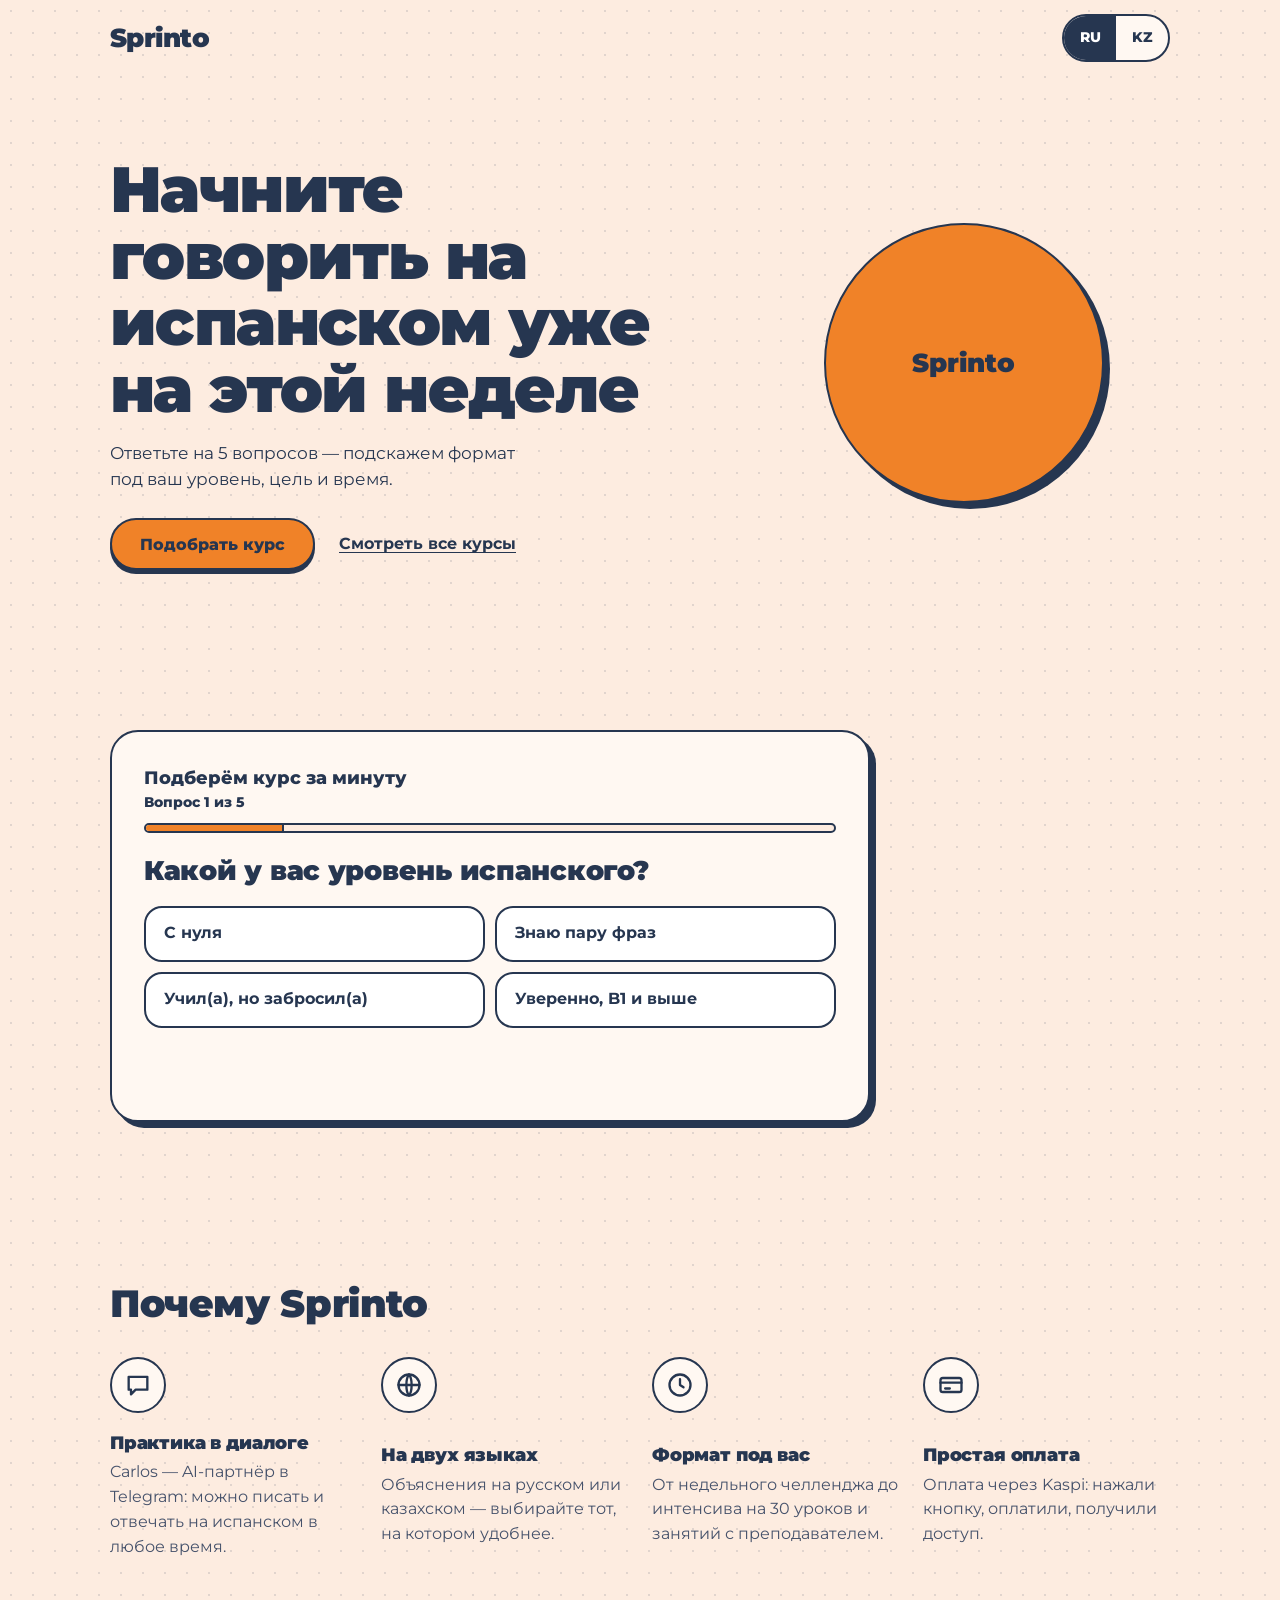
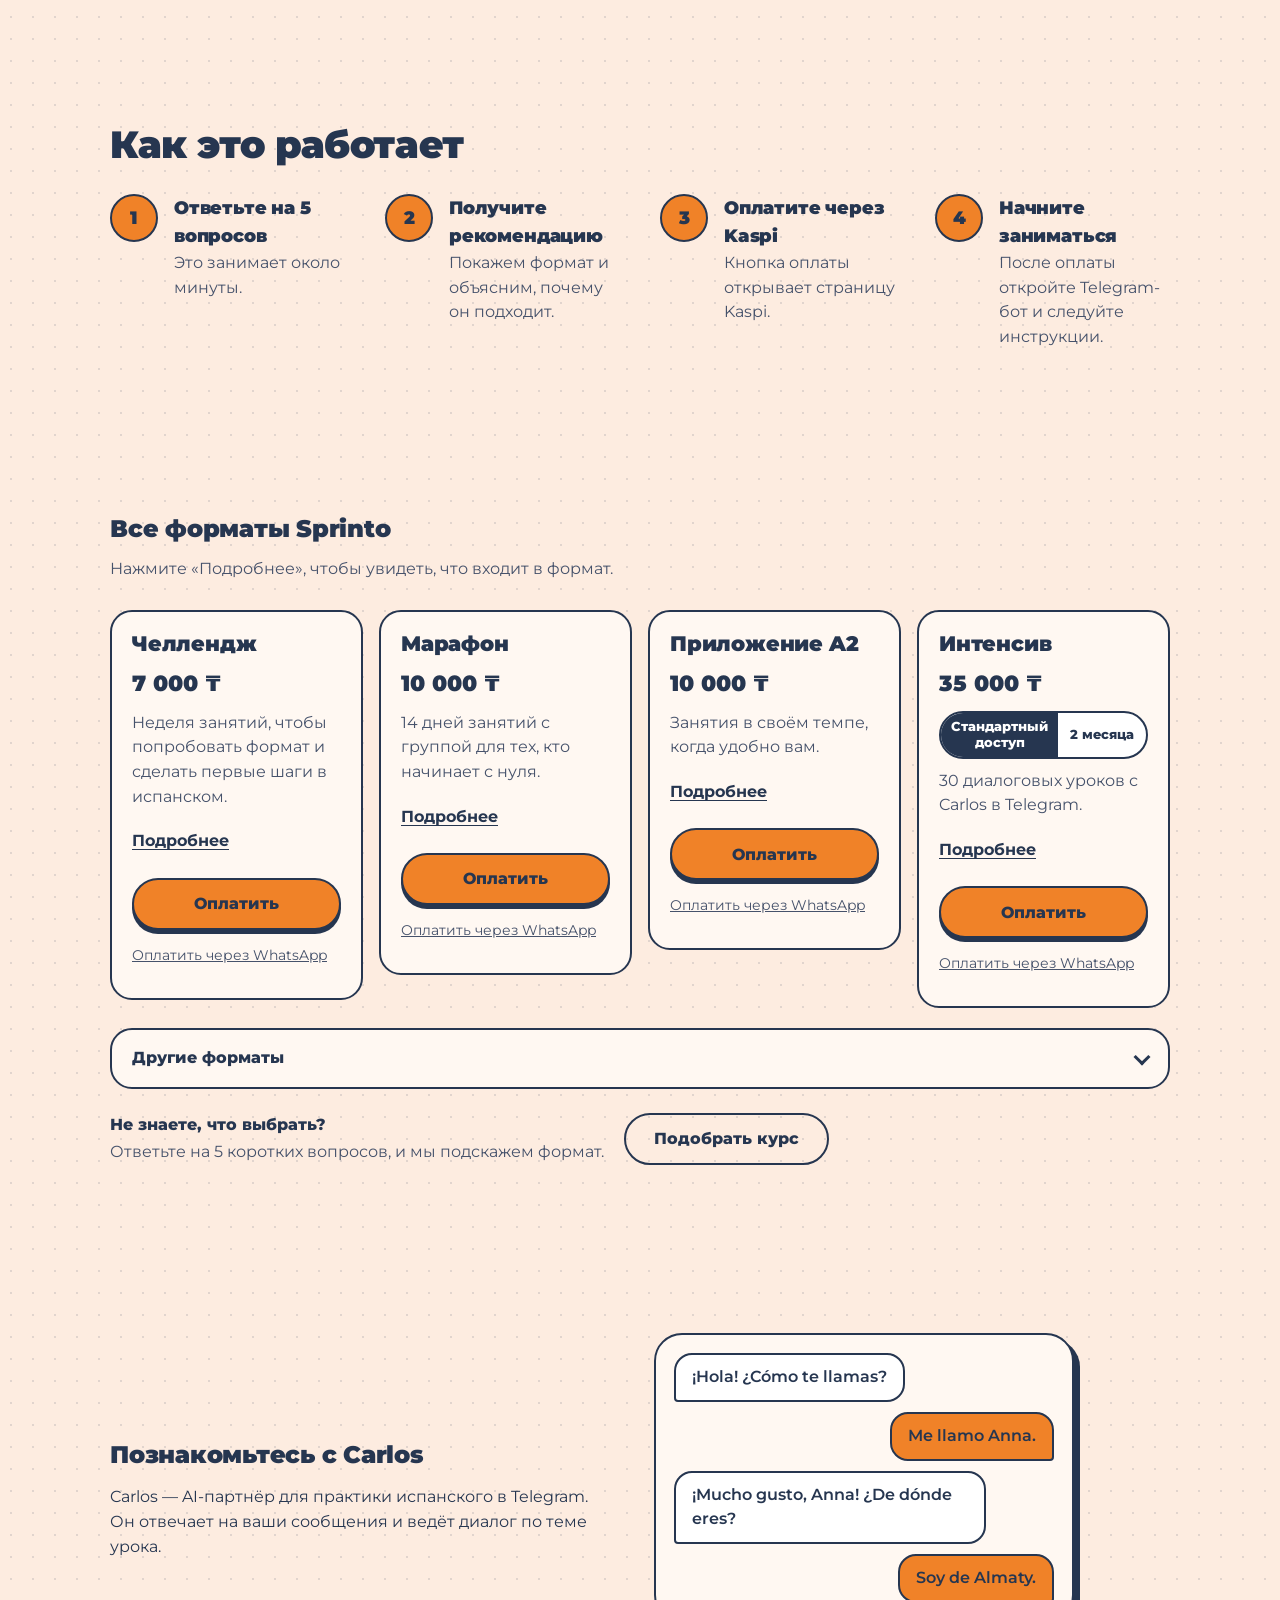
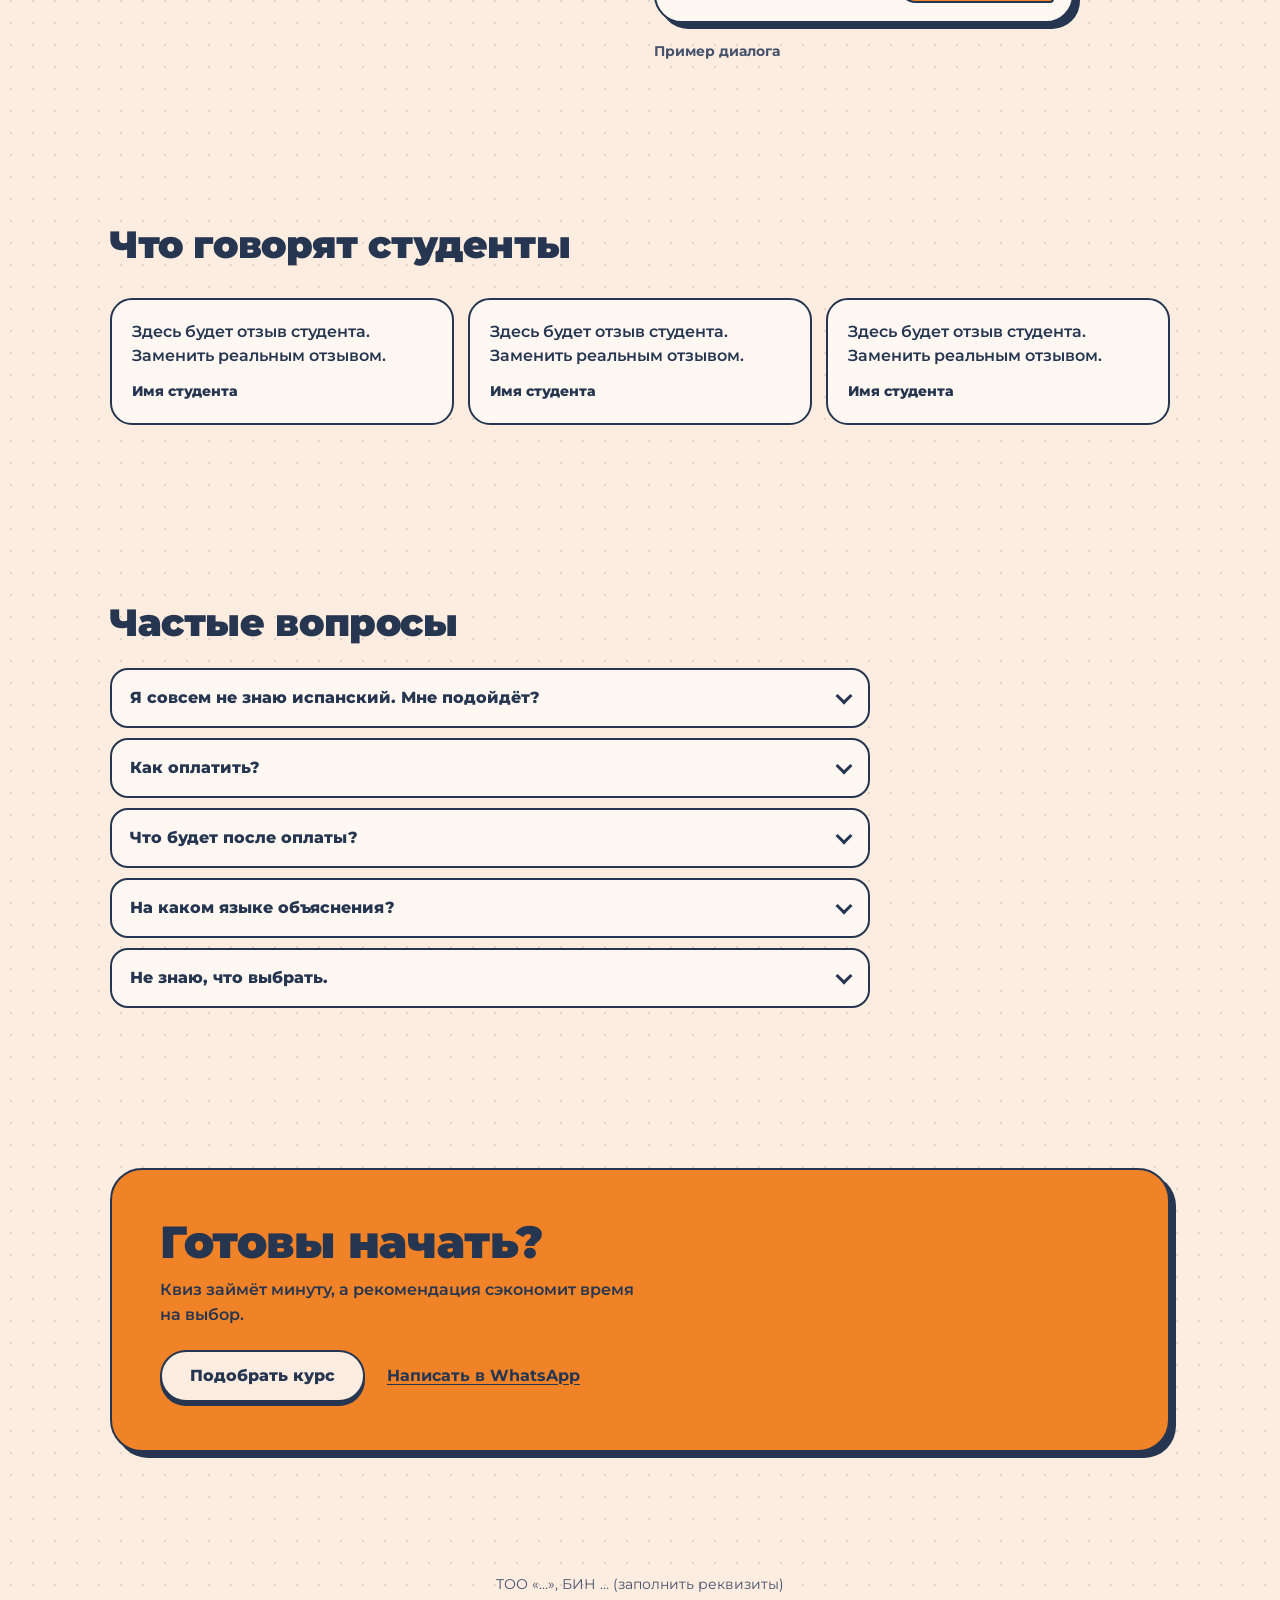
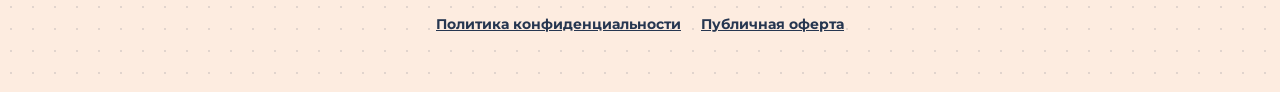
==== index.html @ 30920c66 "Add files via upload" ====
<!DOCTYPE html>
<html lang="ru">
<head>
  <meta charset="utf-8">
  <meta name="viewport" content="width=device-width, initial-scale=1, viewport-fit=cover">
  <title>Sprinto — испанский язык: подберите курс за минуту</title>
  <meta name="description" content="Ответьте на 5 вопросов и узнайте, какой формат изучения испанского подойдёт именно вам.">
  <meta name="theme-color" content="#FDECE0">

  <!-- Верификация домена в Meta Business Manager: вставить сюда мета-тег, который выдаст Meta -->
  <!-- <meta name="facebook-domain-verification" content="..."> -->

  <!-- Open Graph: положить картинку 1200×630 в assets/og.jpg -->
  <meta property="og:type" content="website">
  <meta property="og:title" content="Sprinto — испанский язык: подберите курс за минуту">
  <meta property="og:description" content="Ответьте на 5 вопросов и узнайте, какой формат изучения испанского подойдёт именно вам.">
  <meta property="og:image" content="https://start.sprinto.kz/assets/og.jpg">
  <meta property="og:image:width" content="1200">
  <meta property="og:image:height" content="630">
  <meta property="og:url" content="https://start.sprinto.kz/">
  <meta name="twitter:card" content="summary_large_image">

  <!-- Favicon: заменить на маскота (assets/favicon.png) -->
  <link rel="icon" href="data:image/svg+xml,%3Csvg xmlns='http://www.w3.org/2000/svg' viewBox='0 0 64 64'%3E%3Ccircle cx='32' cy='32' r='30' fill='%23F08228' stroke='%23263650' stroke-width='4'/%3E%3Ctext x='32' y='43' font-family='Arial' font-weight='900' font-size='34' text-anchor='middle' fill='%23263650'%3ES%3C/text%3E%3C/svg%3E">

  <link rel="preconnect" href="https://fonts.googleapis.com">
  <link rel="preconnect" href="https://fonts.gstatic.com" crossorigin>
  <link href="https://fonts.googleapis.com/css2?family=Montserrat:wght@400;600;800;900&display=swap" rel="stylesheet">
  <link rel="stylesheet" href="styles.css">

  <!-- Конфиг и аналитика: в <head>, чтобы PageView ушёл сразу -->
  <script src="config.js"></script>
  <script src="analytics.js"></script>
</head>
<body>
  <a class="skip" href="#main" id="skip-link">К содержимому</a>

  <header class="topbar">
    <div class="wrap topbar-inner">
      <a class="logo" href="./" aria-label="Sprinto">Sprinto</a>
      <div class="lang" role="group" aria-label="Язык сайта" id="lang-switch">
        <button type="button" data-action="lang" data-lang="ru" aria-pressed="true">RU</button>
        <button type="button" data-action="lang" data-lang="kz" aria-pressed="false">KZ</button>
      </div>
    </div>
  </header>

  <main id="main">
    <section class="section hero" id="hero"></section>
    <section class="section" id="quiz" aria-labelledby="quiz-title"></section>
    <section class="section" id="why"></section>
    <section class="section" id="how"></section>
    <section class="section" id="lineup"></section>
    <section class="section" id="demo"></section>
    <section class="section" id="reviews"></section>
    <section class="section" id="faq"></section>
    <section class="section final" id="final"></section>
  </main>

  <footer class="footer" id="footer"></footer>

  <div class="sticky-cta" id="sticky" hidden>
    <button type="button" class="btn btn-primary" data-action="goquiz" id="sticky-btn">Подобрать курс</button>
  </div>

  <noscript><p style="padding:24px;text-align:center">Для работы страницы нужен JavaScript.</p></noscript>
  <script src="quiz-logic.js"></script>
  <script src="app.js"></script>
</body>
</html>
---- styles.css ----
/* ============================================================
   Sprinto landing — стили
   Бренд: фон #FDECE0 с точками, акцент #F08228, текст #263650,
   Montserrat (заголовки 900), кнопки-таблетки от 48 px.
   Контраст: #263650 на #F08228 = 4.6:1, на #FDECE0 = 10.6:1.
   ============================================================ */
:root {
  --bg: #FDECE0;
  --accent: #F08228;
  --ink: #263650;
  --ink-soft: #46526b;
  --card: #FFF8F2;
  --line: 2px solid var(--ink);
  --radius: 22px;
  --font: "Montserrat", system-ui, -apple-system, "Segoe UI", Roboto, Arial, sans-serif;
}

*, *::before, *::after { box-sizing: border-box; }
html { -webkit-text-size-adjust: 100%; scroll-behavior: smooth; }
body {
  margin: 0;
  font-family: var(--font);
  font-size: 16px;
  line-height: 1.55;
  color: var(--ink);
  background-color: var(--bg);
  background-image: radial-gradient(rgba(38, 54, 80, .13) 1.3px, transparent 1.4px);
  background-size: 22px 22px;
  padding-bottom: env(safe-area-inset-bottom, 0px);
}
body.has-sticky { padding-bottom: calc(88px + env(safe-area-inset-bottom, 0px)); }

img, svg, video { max-width: 100%; display: block; }
h1, h2, h3 { margin: 0; font-weight: 900; letter-spacing: -0.01em; }
p { margin: 0; }
a { color: var(--ink); }

:focus-visible { outline: 3px solid var(--ink); outline-offset: 3px; border-radius: 6px; }

.wrap { width: 100%; max-width: 1100px; margin: 0 auto; padding: 0 20px; }

.skip {
  position: absolute; left: 12px; top: -60px; z-index: 50;
  background: var(--ink); color: #fff; padding: 12px 18px; border-radius: 999px; font-weight: 800;
}
.skip:focus { top: 12px; }

/* ---------- Шапка ---------- */
.topbar { padding: calc(14px + env(safe-area-inset-top, 0px)) 0 14px; }
.topbar-inner { display: flex; align-items: center; justify-content: space-between; gap: 16px; }
.logo { font-weight: 900; font-size: 26px; text-decoration: none; letter-spacing: -0.02em; }

.lang { display: inline-flex; border: var(--line); border-radius: 999px; overflow: hidden; background: var(--card); }
.lang button {
  font: inherit; font-weight: 800; font-size: 14px; color: var(--ink);
  background: transparent; border: 0; min-width: 52px; min-height: 44px; padding: 0 14px; cursor: pointer;
}
.lang button[aria-pressed="true"] { background: var(--ink); color: #fff; }

/* ---------- Секции ---------- */
.section { padding: 56px 0; }
.section > .wrap > h2, .section-title { font-size: clamp(1.6rem, 4.6vw, 2.4rem); line-height: 1.12; max-width: 22ch; }
.section-sub { margin-top: 10px; color: var(--ink-soft); max-width: 56ch; }
.section-head { margin-bottom: 28px; }

/* ---------- Кнопки ---------- */
.btn {
  display: inline-flex; align-items: center; justify-content: center; text-align: center;
  min-height: 52px; padding: 12px 28px; border-radius: 999px;
  font: inherit; font-weight: 800; font-size: 16px; line-height: 1.2; text-decoration: none; cursor: pointer;
  border: var(--line); color: var(--ink);
  transition: transform .12s ease, box-shadow .12s ease;
}
.btn-primary { background: var(--accent); box-shadow: 0 4px 0 var(--ink); }
.btn-primary:hover { transform: translateY(-1px); box-shadow: 0 5px 0 var(--ink); }
.btn-primary:active { transform: translateY(3px); box-shadow: 0 1px 0 var(--ink); }
.btn-ghost { background: transparent; }
.btn-ghost:hover { background: var(--card); }
.btn-block { width: 100%; }

.text-link {
  font: inherit; font-weight: 700; color: var(--ink); background: none; border: 0; padding: 0;
  text-decoration: underline; text-underline-offset: 3px; cursor: pointer;
  display: inline-flex; align-items: center; min-height: 44px;
}
.wa-pay { display: inline-flex; align-items: center; min-height: 44px; font-size: 14px; color: var(--ink-soft); }

/* ---------- Первый экран ---------- */
.hero { padding-top: 24px; }
.hero-inner { display: grid; gap: 28px; align-items: center; }
.hero h1 { font-size: clamp(2.1rem, 8.4vw, 4rem); line-height: 1.04; letter-spacing: -0.025em; max-width: 14ch; }
.hero-sub { margin-top: 18px; font-size: 1.05rem; max-width: 40ch; }
.hero-actions { margin-top: 26px; display: flex; flex-wrap: wrap; align-items: center; gap: 12px 24px; }
.hero-art { display: flex; justify-content: center; }
.mascot, .mascot-ph {
  width: min(280px, 52vw); aspect-ratio: 1 / 1; object-fit: contain;
}
.mascot-ph {
  display: grid; place-items: center; text-align: center;
  background: var(--accent); border: var(--line); border-radius: 50%;
  font-weight: 900; font-size: 1.6rem; box-shadow: 6px 6px 0 var(--ink);
}

/* ---------- Квиз ---------- */
.quiz-card {
  background: var(--card); border: var(--line); border-radius: 28px;
  padding: 24px 20px; max-width: 760px; box-shadow: 6px 6px 0 var(--ink);
}
.quiz-card h2 { font-size: 1.1rem; font-weight: 800; letter-spacing: 0; max-width: none; }
.quiz-meta { display: flex; align-items: center; justify-content: space-between; gap: 12px; margin-bottom: 10px; font-weight: 800; font-size: 14px; }
.progress { height: 10px; border: var(--line); border-radius: 999px; background: var(--bg); overflow: hidden; margin-bottom: 22px; }
.progress > span { display: block; height: 100%; background: var(--accent); border-right: var(--line); transition: width .25s ease; }
.progress > span[style*="100%"] { border-right: 0; }
.q-title { font-size: clamp(1.25rem, 4.4vw, 1.7rem); font-weight: 900; line-height: 1.2; margin-bottom: 18px; }
.q-title:focus { outline: none; }
.options { display: grid; gap: 10px; }
.option {
  font: inherit; font-weight: 700; text-align: left; color: var(--ink);
  background: #fff; border: var(--line); border-radius: 18px;
  min-height: 56px; padding: 12px 18px; cursor: pointer; width: 100%;
}
.option:hover { background: var(--bg); }
.option[aria-pressed="true"] { background: var(--accent); }
.quiz-foot { margin-top: 16px; min-height: 44px; }

/* результат квиза */
.result-badge {
  display: inline-block; font-weight: 800; font-size: 14px; background: var(--accent);
  border: var(--line); border-radius: 999px; padding: 4px 14px; margin-bottom: 14px;
}
.result-name { font-size: clamp(1.7rem, 6vw, 2.4rem); font-weight: 900; line-height: 1.1; }
.result-reason { margin-top: 12px; font-weight: 600; max-width: 52ch; }
.result-note { margin-top: 12px; font-weight: 800; border-left: 6px solid var(--accent); padding-left: 12px; }
.result-short { margin-top: 10px; color: var(--ink-soft); max-width: 52ch; }
.result-price { margin-top: 16px; font-size: 1.5rem; font-weight: 900; }
.result-actions { margin-top: 18px; display: grid; gap: 6px; justify-items: start; }
.result-links { margin-top: 14px; display: flex; flex-wrap: wrap; gap: 4px 22px; }

/* ---------- Почему Sprinto ---------- */
.why-grid { display: grid; gap: 14px; margin-top: 28px; }
.why-item { display: grid; grid-template-columns: 56px 1fr; gap: 16px; align-items: start; padding: 4px 0; }
.icon-bubble {
  width: 56px; height: 56px; border-radius: 50%; border: var(--line); background: var(--card);
  display: grid; place-items: center;
}
.icon-bubble svg { width: 28px; height: 28px; fill: none; stroke: var(--ink); stroke-width: 2; stroke-linecap: round; stroke-linejoin: round; }
.why-item h3 { font-size: 1.1rem; margin-bottom: 4px; }
.why-item p { color: var(--ink-soft); max-width: 44ch; }

/* ---------- Как это работает ---------- */
.steps { list-style: none; margin: 28px 0 0; padding: 0; display: grid; gap: 18px; counter-reset: step; }
.step { display: grid; grid-template-columns: 48px 1fr; gap: 16px; align-items: start; }
.step::before {
  counter-increment: step; content: counter(step);
  width: 48px; height: 48px; border-radius: 50%; border: var(--line); background: var(--accent);
  display: grid; place-items: center; font-weight: 900; font-size: 1.15rem;
}
.step h3 { font-size: 1.1rem; margin-bottom: 2px; }
.step p { color: var(--ink-soft); }

/* ---------- Линейка ---------- */
.cards { display: grid; gap: 16px; align-items: start; }
.card { background: var(--card); border: var(--line); border-radius: var(--radius); padding: 20px; display: grid; gap: 10px; }
.card h3 { font-size: 1.3rem; line-height: 1.15; }
.price { font-weight: 900; font-size: 1.4rem; }
.price small { font-weight: 700; font-size: .85rem; color: var(--ink-soft); }
.card-short { color: var(--ink-soft); }
.card-full { border-top: 2px dashed rgba(38, 54, 80, .35); padding-top: 10px; }
.card-actions { display: grid; gap: 4px; justify-items: start; margin-top: 4px; }
.card-actions .btn { width: 100%; }

.variant { display: inline-flex; border: var(--line); border-radius: 999px; overflow: hidden; background: #fff; width: 100%; }
.variant button {
  flex: 1; font: inherit; font-weight: 800; font-size: 13px; color: var(--ink);
  background: transparent; border: 0; min-height: 44px; padding: 6px 10px; cursor: pointer; line-height: 1.2;
}
.variant button[aria-pressed="true"] { background: var(--ink); color: #fff; }

.others { margin-top: 20px; border: var(--line); border-radius: var(--radius); background: var(--card); }
.others summary {
  list-style: none; cursor: pointer; font-weight: 800; padding: 16px 20px; min-height: 56px;
  display: flex; align-items: center; justify-content: space-between; gap: 12px;
}
.others summary::-webkit-details-marker { display: none; }
.others summary::after, .faq-item summary::after {
  content: ""; width: 12px; height: 12px; flex: none;
  border-right: 3px solid var(--ink); border-bottom: 3px solid var(--ink); transform: rotate(45deg); margin-top: -4px;
}
.others[open] summary::after, .faq-item[open] summary::after { transform: rotate(-135deg); margin-top: 4px; }
.other-row { padding: 16px 20px; border-top: 2px dashed rgba(38, 54, 80, .35); display: grid; gap: 8px; }
.other-row h3 { font-size: 1.05rem; }
.other-row p { color: var(--ink-soft); }
.other-row .btn { width: 100%; }

.notsure { margin-top: 24px; display: flex; flex-wrap: wrap; align-items: center; gap: 12px 20px; }
.notsure strong { font-weight: 800; }

/* ---------- Демо Carlos ---------- */
.demo-grid { display: grid; gap: 28px; align-items: center; margin-top: 8px; }
.demo-text p { margin-top: 12px; max-width: 46ch; }
.demo-label { margin-top: 18px; font-weight: 700; font-size: 14px; color: var(--ink-soft); }
.chat {
  background: var(--card); border: var(--line); border-radius: 28px; padding: 18px; display: grid; gap: 10px;
  max-width: 420px; box-shadow: 6px 6px 0 var(--ink);
}
.bubble { max-width: 82%; padding: 10px 16px; border-radius: 18px; border: var(--line); font-weight: 600; }
.bubble.carlos { background: #fff; border-bottom-left-radius: 4px; justify-self: start; }
.bubble.you { background: var(--accent); border-bottom-right-radius: 4px; justify-self: end; }
.video-box { position: relative; border: var(--line); border-radius: 28px; overflow: hidden; background: var(--ink); aspect-ratio: 16 / 9; max-width: 560px; }
.video-box video, .video-box img { width: 100%; height: 100%; object-fit: cover; }
.video-box .btn { position: absolute; left: 50%; top: 50%; transform: translate(-50%, -50%); }

/* ---------- Отзывы ---------- */
.reviews-row {
  display: flex; gap: 14px; overflow-x: auto; scroll-snap-type: x mandatory;
  padding: 4px 20px 16px; margin: 24px -20px 0; -webkit-overflow-scrolling: touch;
}
.review {
  flex: 0 0 82%; max-width: 340px; scroll-snap-align: start; margin: 0;
  background: var(--card); border: var(--line); border-radius: var(--radius); padding: 20px; display: grid; gap: 12px; align-content: start;
}
.review blockquote { margin: 0; font-weight: 600; }
.review figcaption { font-weight: 800; font-size: 14px; }

/* ---------- FAQ ---------- */
.faq-list { margin-top: 24px; display: grid; gap: 10px; max-width: 760px; }
.faq-item { border: var(--line); border-radius: 18px; background: var(--card); }
.faq-item summary {
  list-style: none; cursor: pointer; font-weight: 800; padding: 14px 18px; min-height: 56px;
  display: flex; align-items: center; justify-content: space-between; gap: 14px;
}
.faq-item summary::-webkit-details-marker { display: none; }
.faq-item p { padding: 0 18px 16px; max-width: 60ch; color: var(--ink-soft); }

/* ---------- Финал ---------- */
.final .wrap { text-align: left; }
.final-card { background: var(--accent); border: var(--line); border-radius: 32px; padding: 32px 22px; box-shadow: 6px 6px 0 var(--ink); }
.final-card h2 { font-size: clamp(1.8rem, 6vw, 2.8rem); line-height: 1.08; }
.final-card p { margin-top: 12px; max-width: 44ch; font-weight: 600; }
.final-actions { margin-top: 22px; display: flex; flex-wrap: wrap; align-items: center; gap: 8px 22px; }
.final-card .btn-primary { background: var(--bg); }

/* ---------- Подвал ---------- */
.footer { padding: 36px 20px 40px; text-align: center; font-size: 14px; color: var(--ink-soft); }
.footer a { color: var(--ink); font-weight: 700; display: inline-block; min-height: 44px; line-height: 44px; margin: 0 10px; }
.footer p { margin: 6px auto; max-width: 60ch; }

/* ---------- Липкая кнопка (мобильный) ---------- */
.sticky-cta {
  position: fixed; left: 0; right: 0; bottom: 0; z-index: 20;
  padding: 12px 20px calc(12px + env(safe-area-inset-bottom, 0px));
  background: linear-gradient(to top, var(--bg) 70%, rgba(253, 236, 224, 0));
}
.sticky-cta[hidden] { display: none; }
.sticky-cta .btn { width: 100%; }

/* ---------- Спасибо ---------- */
.thanks { padding-top: 24px; padding-bottom: 64px; }
.thanks:focus { outline: none; }
.thanks h1 { font-size: clamp(2rem, 7vw, 3.2rem); line-height: 1.06; margin-bottom: 12px; }
.thanks-card { margin-top: 28px; background: var(--card); border: var(--line); border-radius: 28px; padding: 24px 20px; max-width: 640px; box-shadow: 6px 6px 0 var(--ink); }
.thanks-card h2 { font-size: 1.2rem; margin-bottom: 12px; }
.thanks-card ol { margin: 0 0 20px; padding-left: 22px; display: grid; gap: 8px; font-weight: 600; }
.thanks-actions { display: grid; gap: 8px; justify-items: start; }

/* ---------- Планшет и десктоп ---------- */
@media (min-width: 720px) {
  .section { padding: 80px 0; }
  .hero-inner { grid-template-columns: 1.2fr .8fr; }
  .quiz-card { padding: 32px; }
  .options { grid-template-columns: 1fr 1fr; }
  .why-grid { grid-template-columns: 1fr 1fr; gap: 28px 40px; }
  .steps { grid-template-columns: repeat(2, 1fr); gap: 26px 40px; }
  .cards { grid-template-columns: 1fr 1fr; }
  .demo-grid { grid-template-columns: 1fr 1fr; }
  .other-row { grid-template-columns: 1.1fr 1.6fr auto auto; align-items: center; gap: 20px; }
  .other-row .btn { width: auto; }
  .reviews-row { margin: 28px 0 0; padding: 4px 0 16px; }
  .review { flex: 0 0 calc((100% - 28px) / 3); max-width: none; }
  .final-card { padding: 48px; }
  .sticky-cta { display: none !important; }
  body.has-sticky { padding-bottom: env(safe-area-inset-bottom, 0px); }
}
@media (min-width: 1000px) {
  .cards { grid-template-columns: repeat(4, 1fr); }
  .steps { grid-template-columns: repeat(4, 1fr); }
  .why-grid { grid-template-columns: repeat(4, 1fr); gap: 24px; }
  .why-item { grid-template-columns: 1fr; }
}

@media (prefers-reduced-motion: reduce) {
  html { scroll-behavior: auto; }
  *, *::before, *::after { transition: none !important; animation: none !important; }
}
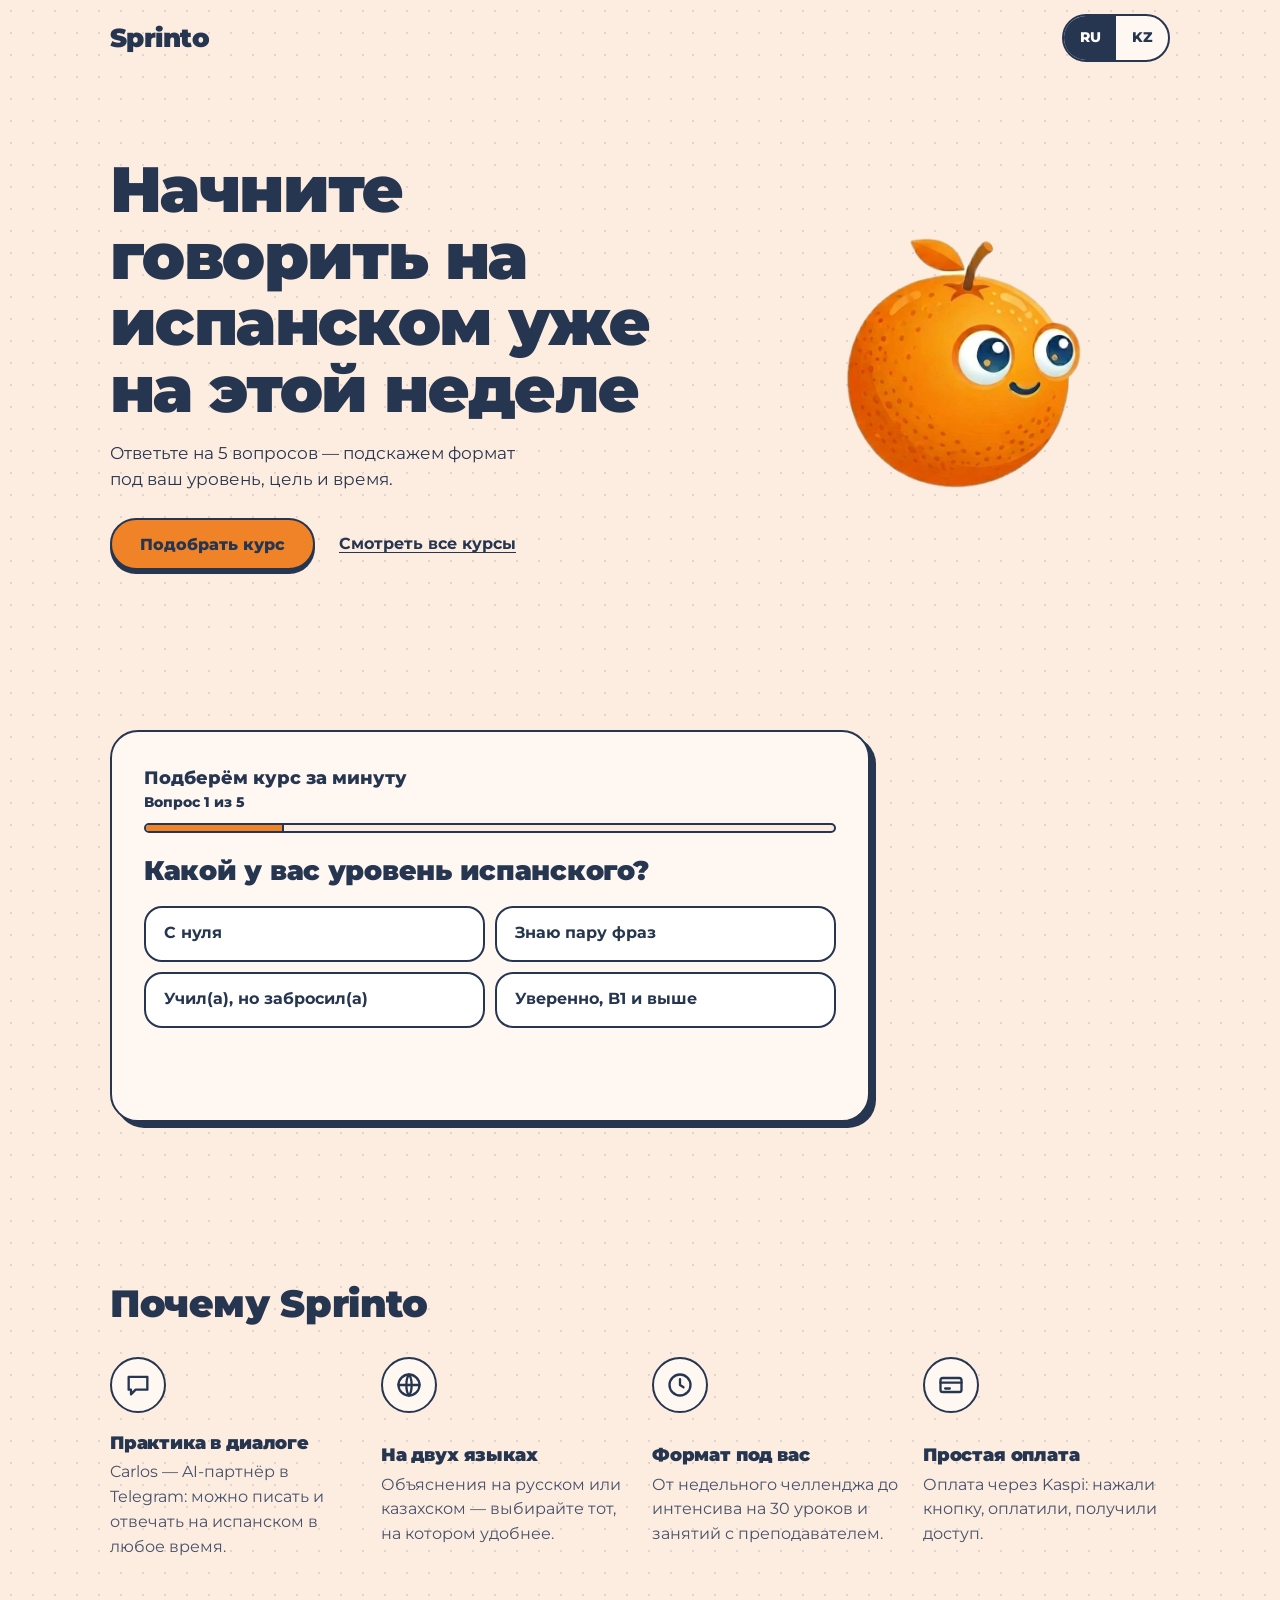
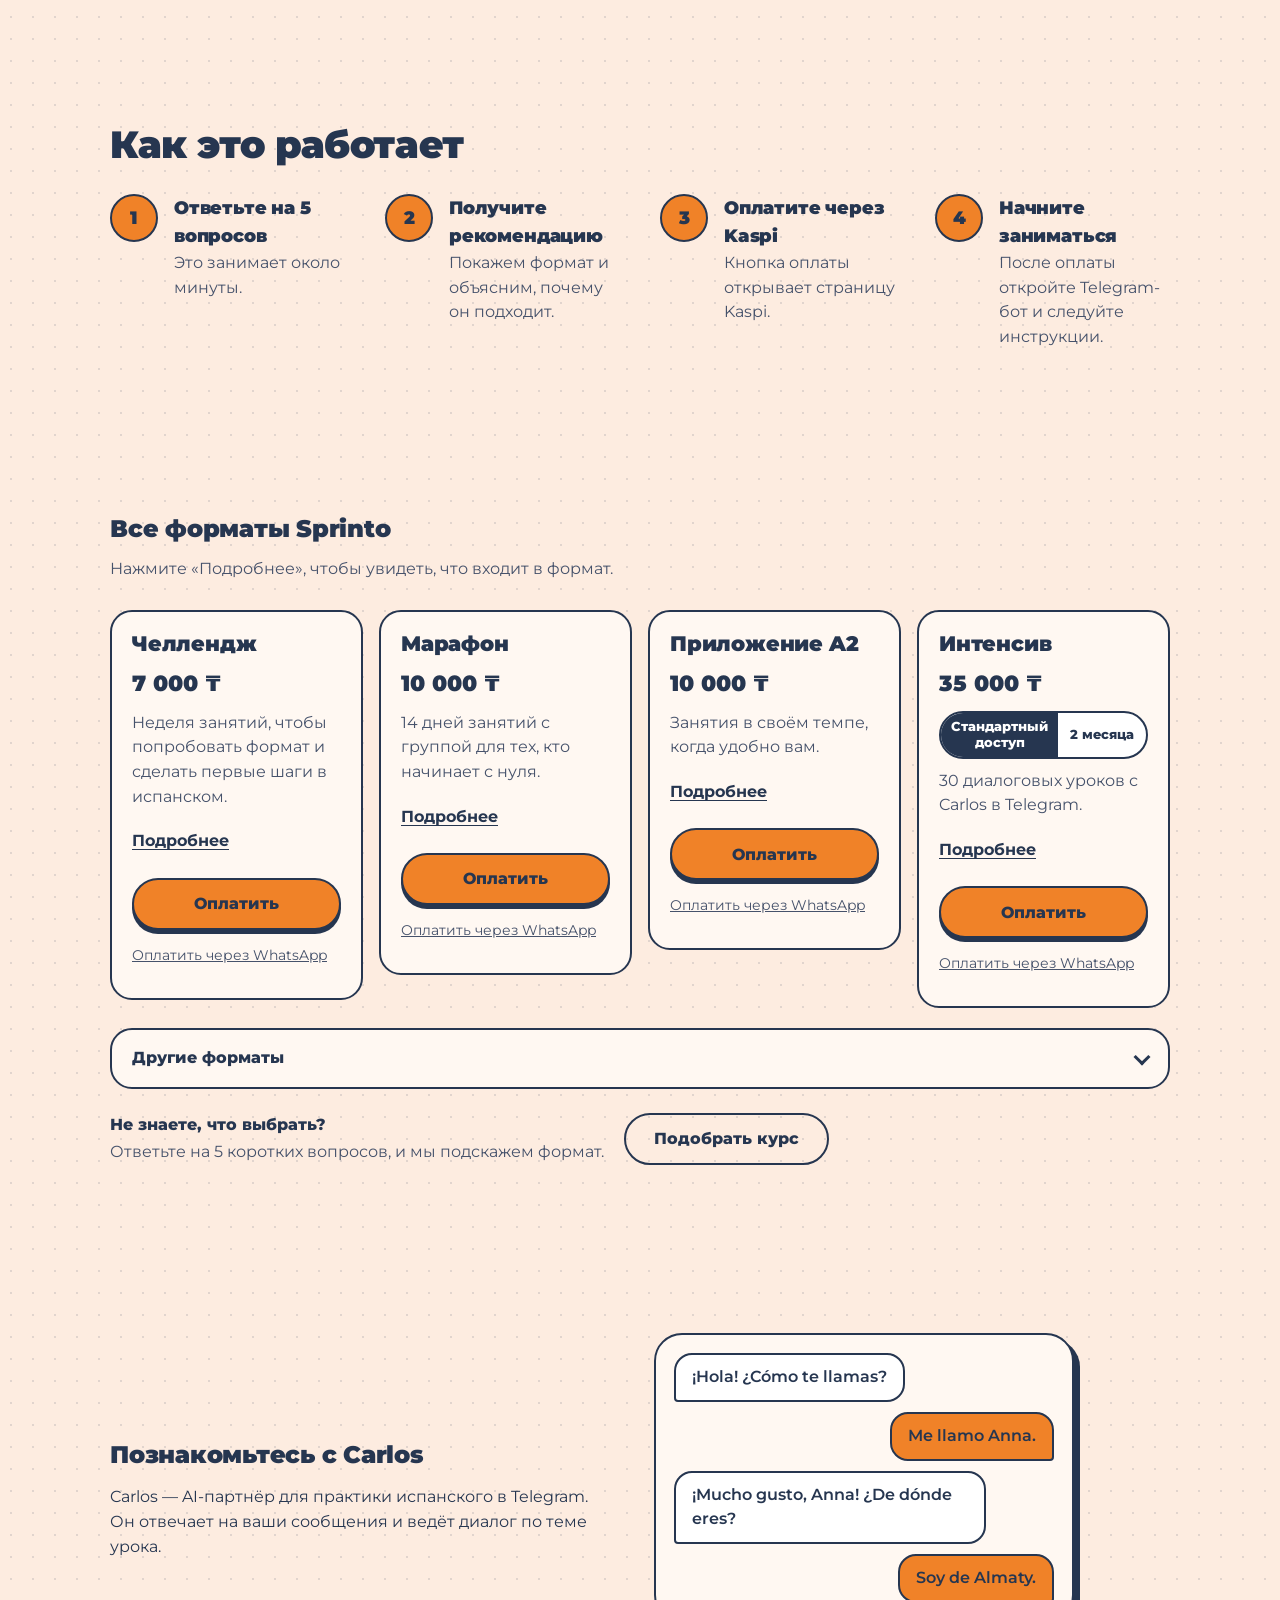
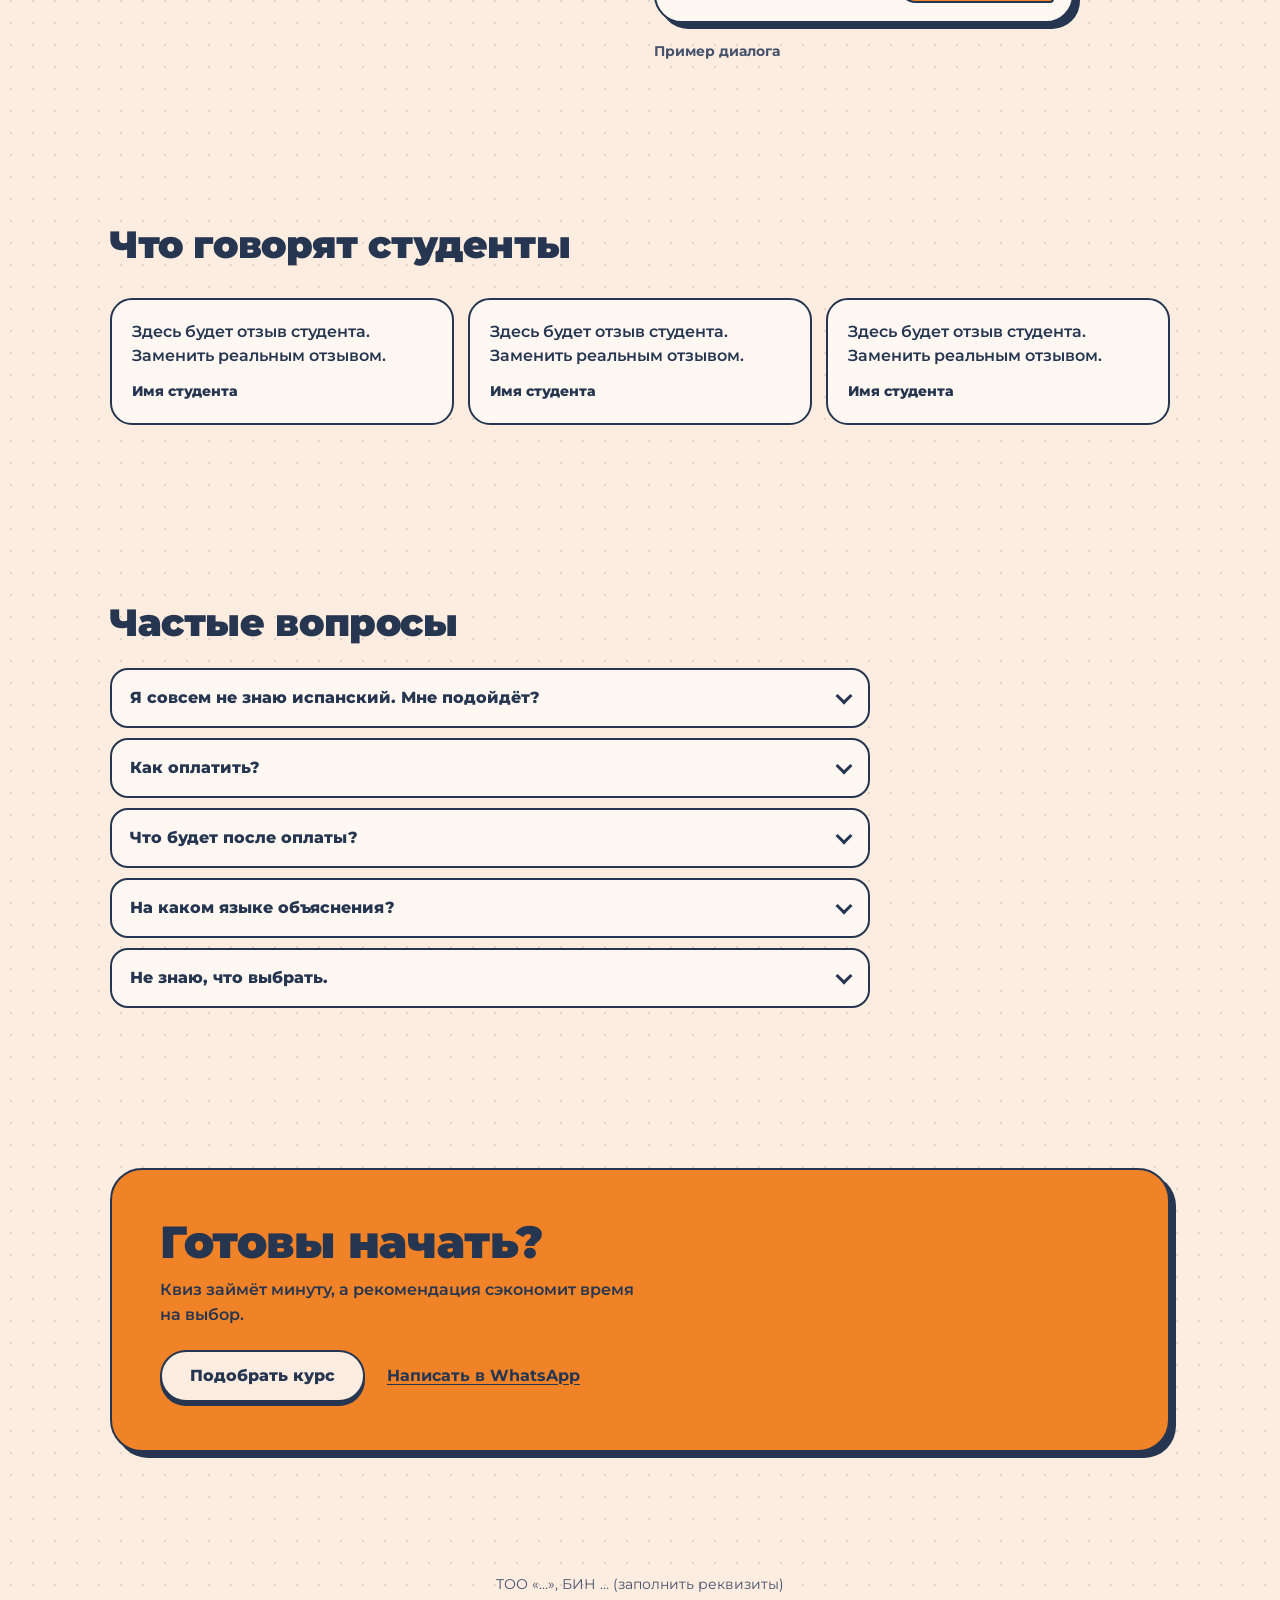
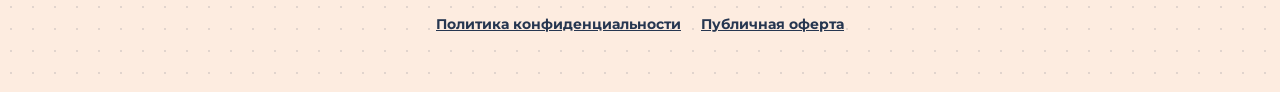
==== commit 4db7c7df: "Add files via upload" ====
--- a/index.html
+++ b/index.html
@@ -10,18 +10,18 @@
   <!-- Верификация домена в Meta Business Manager: вставить сюда мета-тег, который выдаст Meta -->
   <!-- <meta name="facebook-domain-verification" content="..."> -->
 
-  <!-- Open Graph: положить картинку 1200×630 в assets/og.jpg -->
+  <!-- Open Graph: картинка 1200×630 лежит в og.jpg -->
   <meta property="og:type" content="website">
   <meta property="og:title" content="Sprinto — испанский язык: подберите курс за минуту">
   <meta property="og:description" content="Ответьте на 5 вопросов и узнайте, какой формат изучения испанского подойдёт именно вам.">
-  <meta property="og:image" content="https://start.sprinto.kz/assets/og.jpg">
+  <meta property="og:image" content="https://start.sprinto.kz/og.jpg">
   <meta property="og:image:width" content="1200">
   <meta property="og:image:height" content="630">
   <meta property="og:url" content="https://start.sprinto.kz/">
   <meta name="twitter:card" content="summary_large_image">
 
-  <!-- Favicon: заменить на маскота (assets/favicon.png) -->
-  <link rel="icon" href="data:image/svg+xml,%3Csvg xmlns='http://www.w3.org/2000/svg' viewBox='0 0 64 64'%3E%3Ccircle cx='32' cy='32' r='30' fill='%23F08228' stroke='%23263650' stroke-width='4'/%3E%3Ctext x='32' y='43' font-family='Arial' font-weight='900' font-size='34' text-anchor='middle' fill='%23263650'%3ES%3C/text%3E%3C/svg%3E">
+  <link rel="icon" type="image/png" href="favicon.png">
+  <link rel="apple-touch-icon" href="apple-touch-icon.png">
 
   <link rel="preconnect" href="https://fonts.googleapis.com">
   <link rel="preconnect" href="https://fonts.gstatic.com" crossorigin>
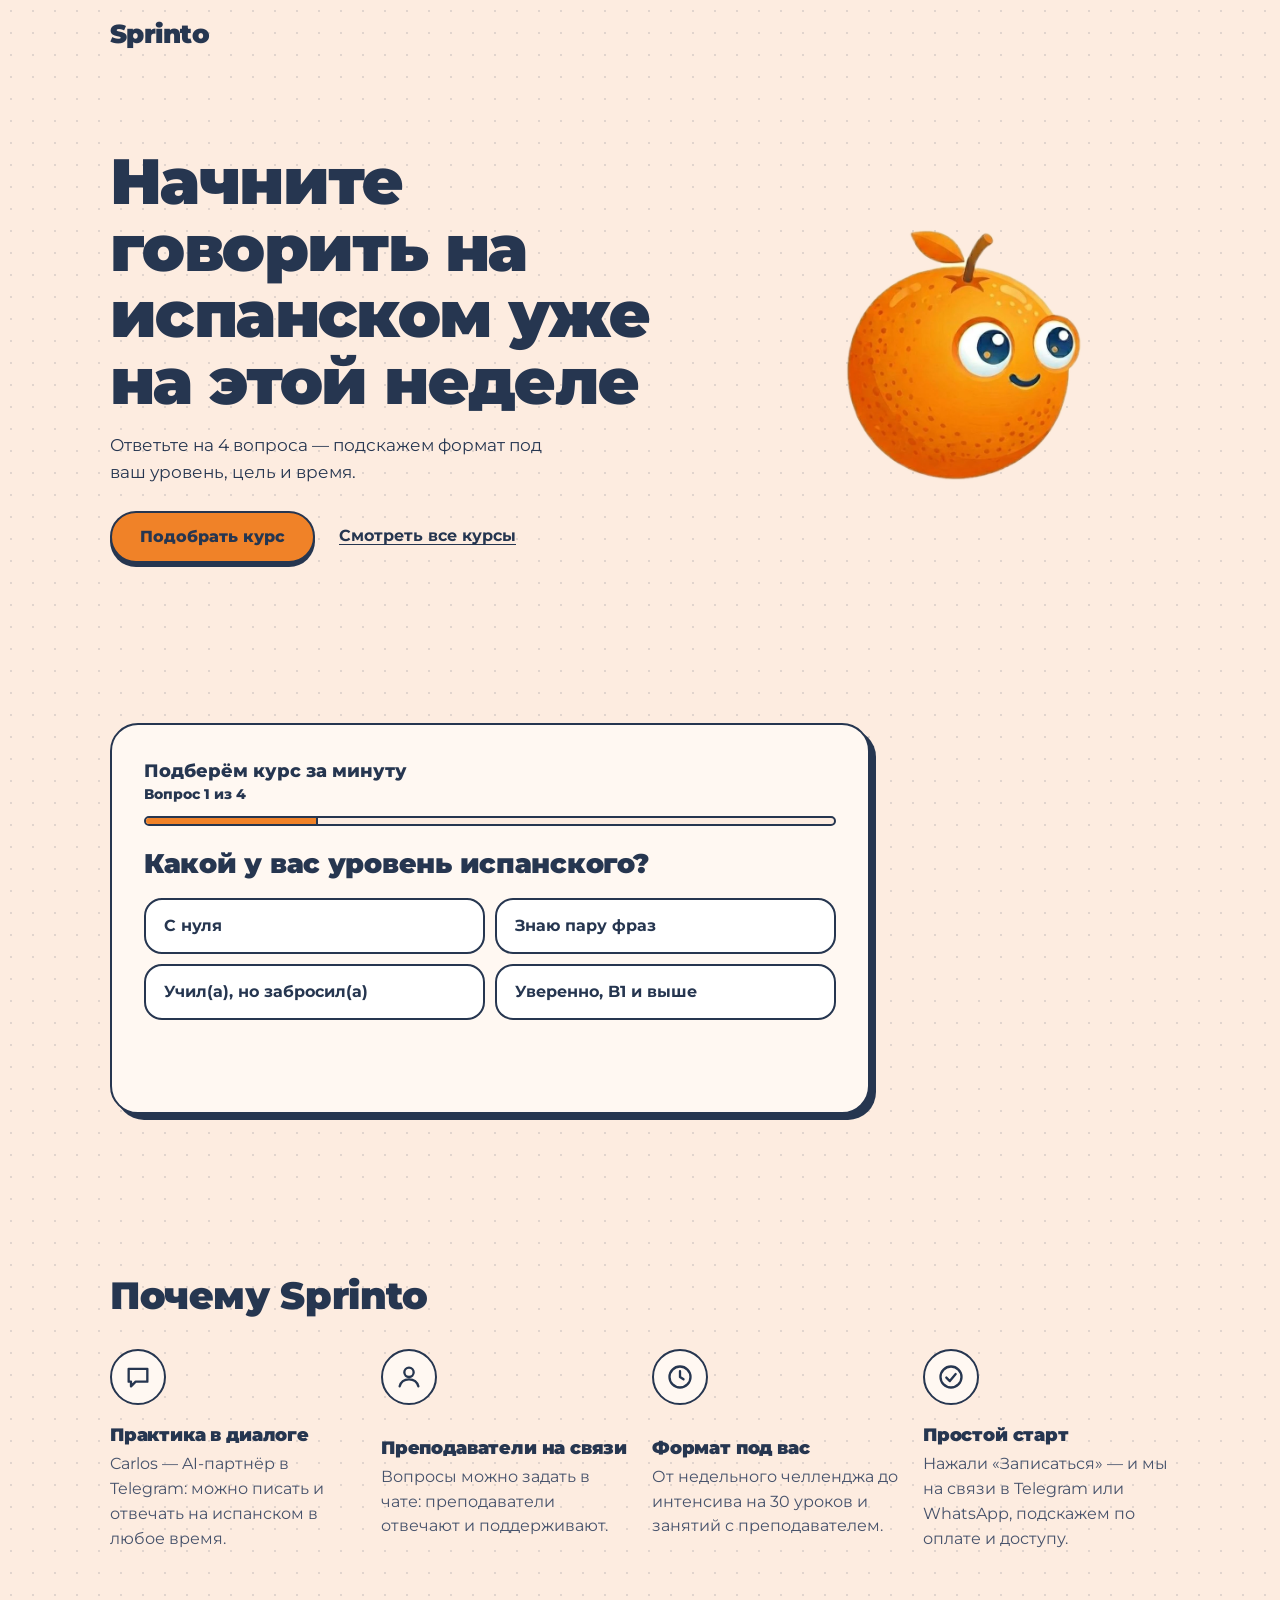
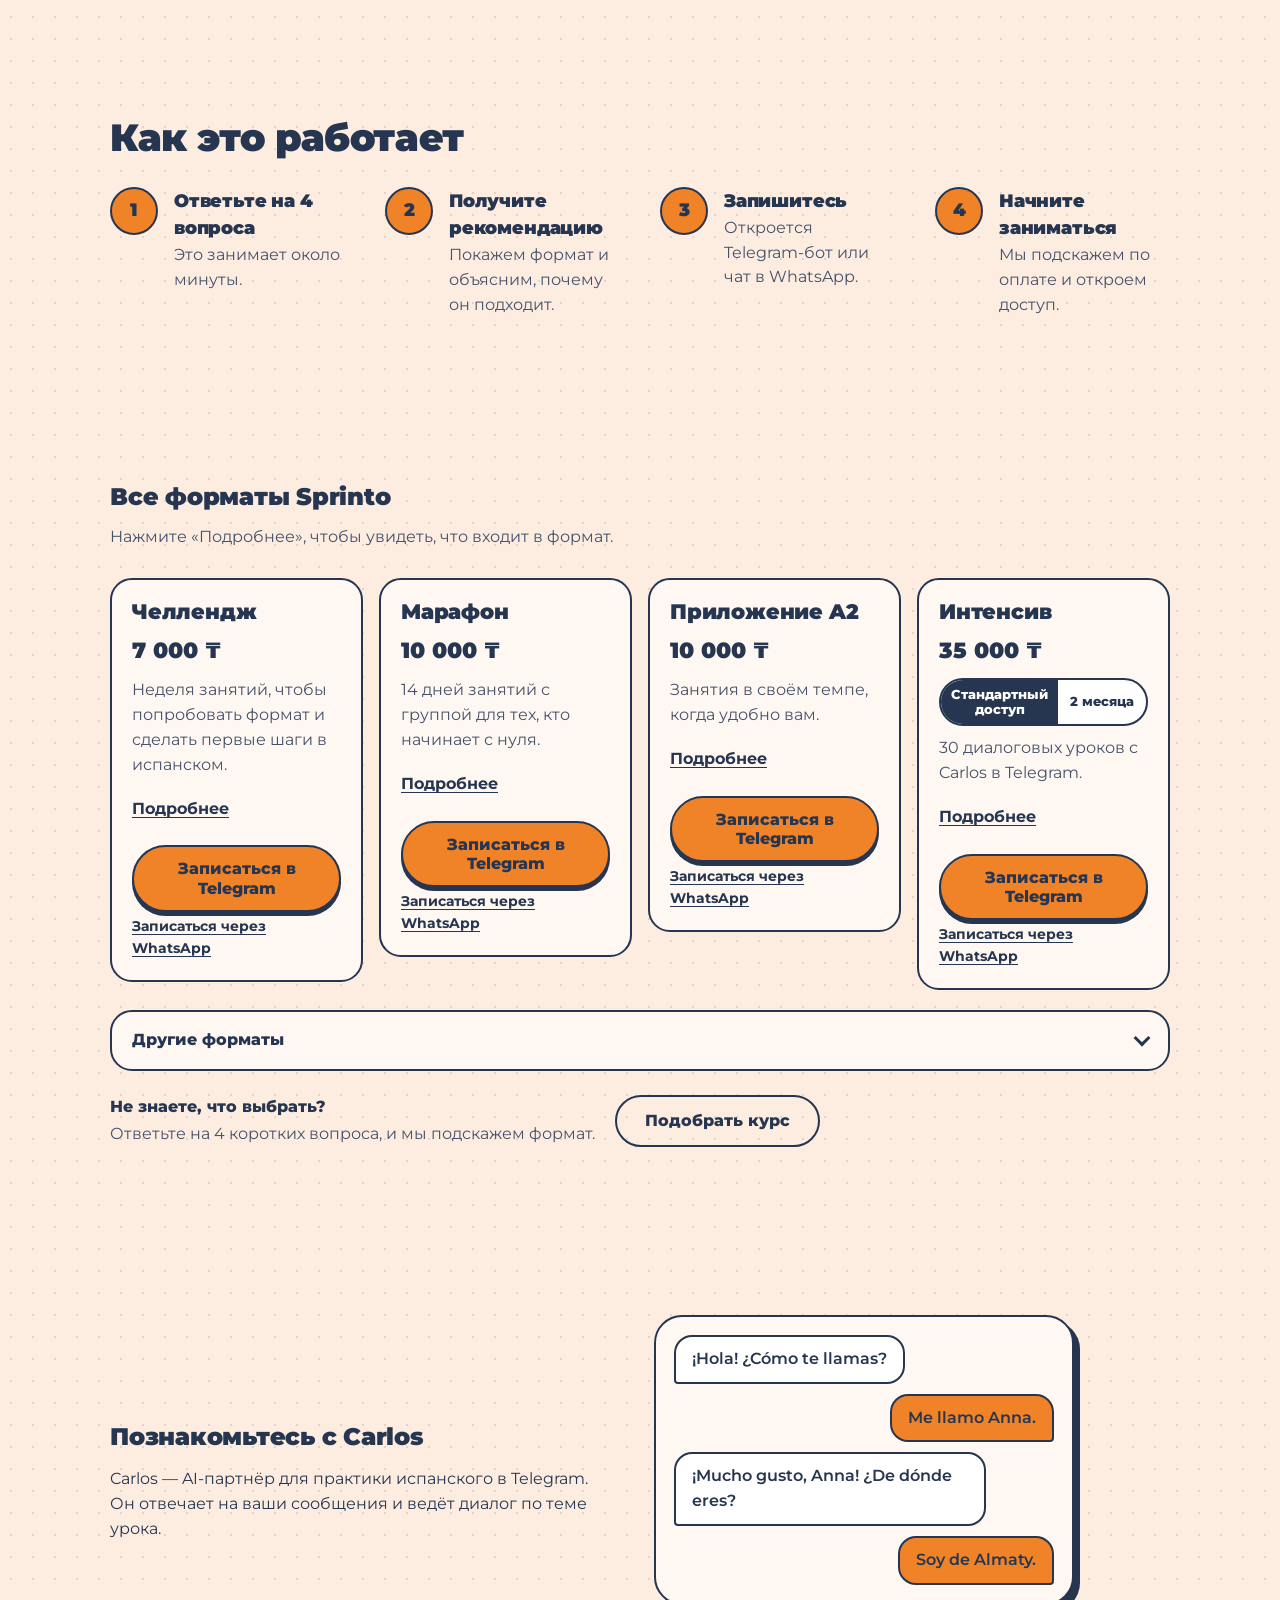
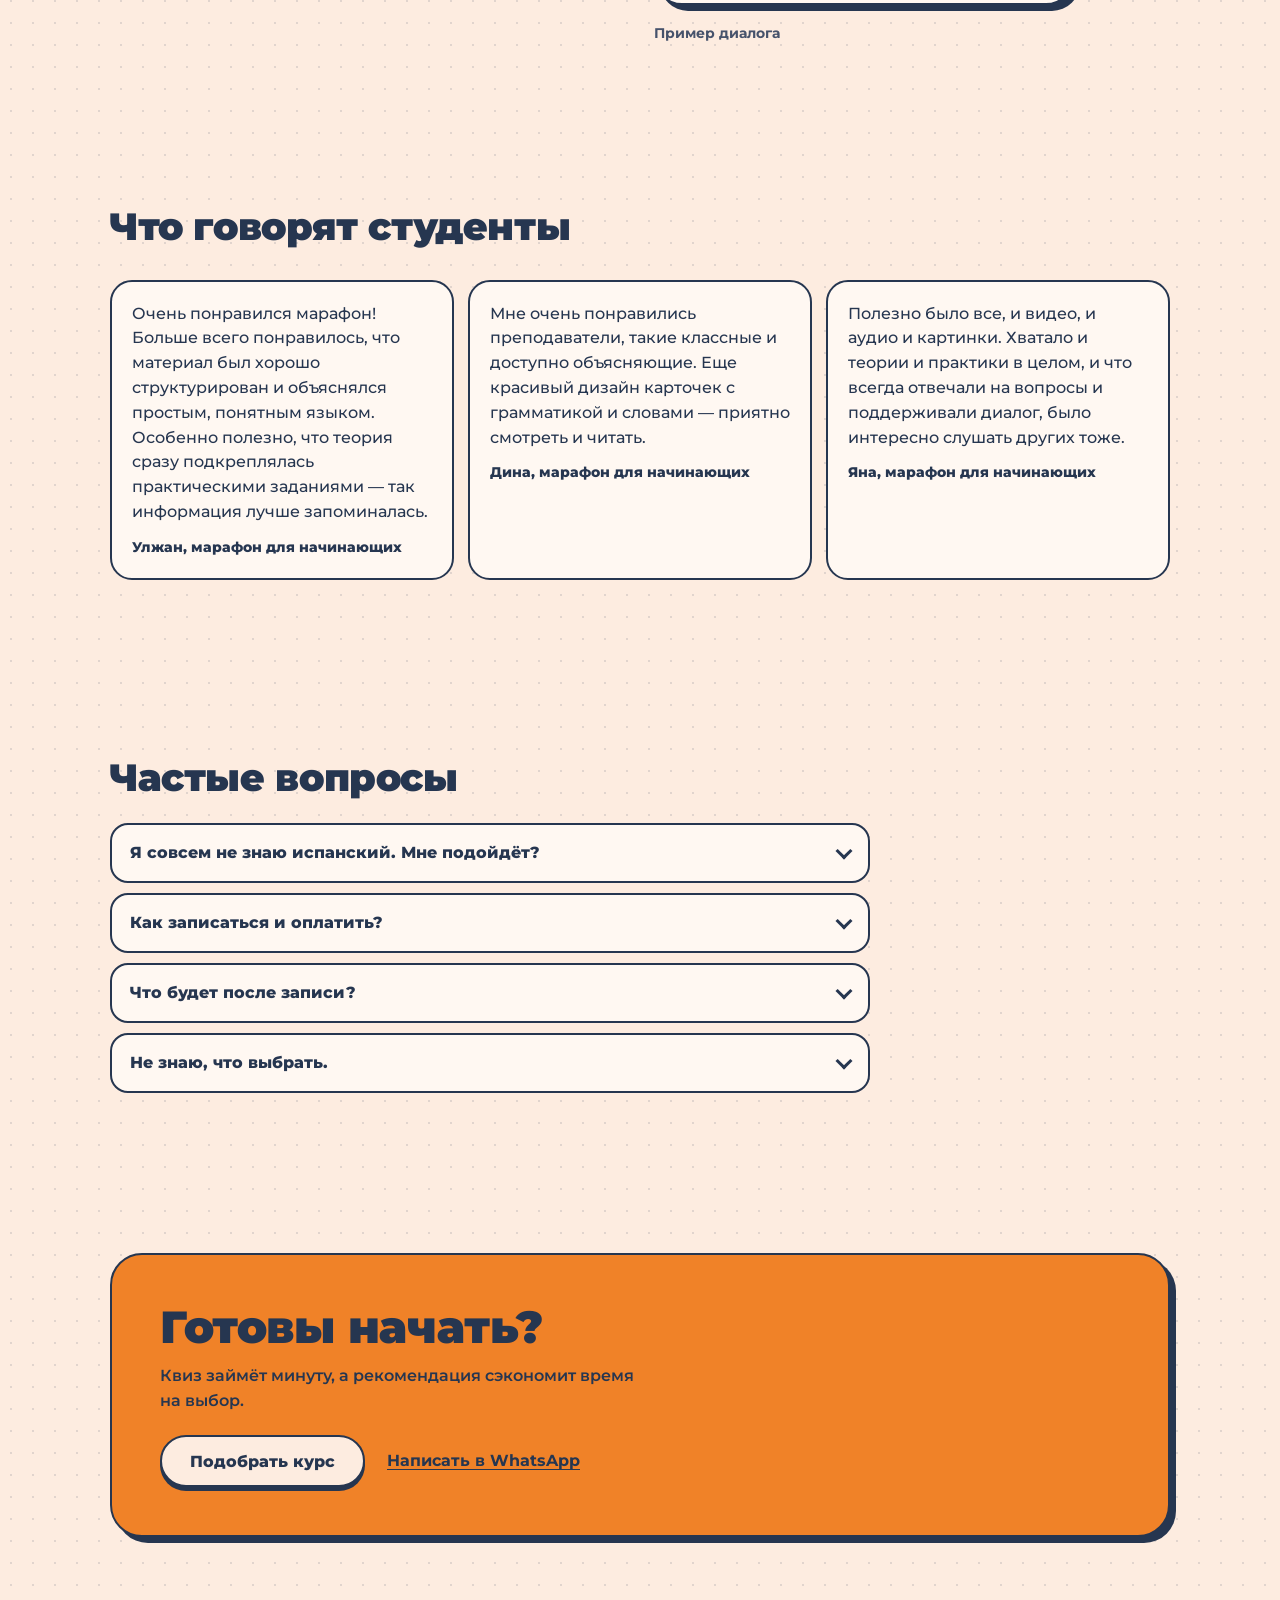
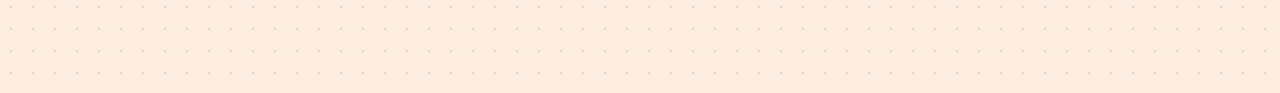
==== commit f7701d53: "Add files via upload" ====
--- a/index.html
+++ b/index.html
@@ -4,7 +4,7 @@
   <meta charset="utf-8">
   <meta name="viewport" content="width=device-width, initial-scale=1, viewport-fit=cover">
   <title>Sprinto — испанский язык: подберите курс за минуту</title>
-  <meta name="description" content="Ответьте на 5 вопросов и узнайте, какой формат изучения испанского подойдёт именно вам.">
+  <meta name="description" content="Ответьте на 4 вопроса и узнайте, какой формат изучения испанского подойдёт именно вам.">
   <meta name="theme-color" content="#FDECE0">
 
   <!-- Верификация домена в Meta Business Manager: вставить сюда мета-тег, который выдаст Meta -->
@@ -13,11 +13,11 @@
   <!-- Open Graph: картинка 1200×630 лежит в og.jpg -->
   <meta property="og:type" content="website">
   <meta property="og:title" content="Sprinto — испанский язык: подберите курс за минуту">
-  <meta property="og:description" content="Ответьте на 5 вопросов и узнайте, какой формат изучения испанского подойдёт именно вам.">
-  <meta property="og:image" content="https://start.sprinto.kz/og.jpg">
+  <meta property="og:description" content="Ответьте на 4 вопроса и узнайте, какой формат изучения испанского подойдёт именно вам.">
+  <meta property="og:image" content="https://sprinto-landing.onrender.com/og.jpg">
   <meta property="og:image:width" content="1200">
   <meta property="og:image:height" content="630">
-  <meta property="og:url" content="https://start.sprinto.kz/">
+  <meta property="og:url" content="https://sprinto-landing.onrender.com/">
   <meta name="twitter:card" content="summary_large_image">
 
   <link rel="icon" type="image/png" href="favicon.png">
--- a/styles.css
+++ b/styles.css
@@ -16,6 +16,7 @@
 }
 
 *, *::before, *::after { box-sizing: border-box; }
+[hidden] { display: none !important; }
 html { -webkit-text-size-adjust: 100%; scroll-behavior: smooth; }
 body {
   margin: 0;
@@ -83,7 +84,7 @@
   text-decoration: underline; text-underline-offset: 3px; cursor: pointer;
   display: inline-flex; align-items: center; min-height: 44px;
 }
-.wa-pay { display: inline-flex; align-items: center; min-height: 44px; font-size: 14px; color: var(--ink-soft); }
+.wa-pay { display: inline-flex; align-items: center; min-height: 44px; font-size: 14px; font-weight: 700; color: var(--ink); text-underline-offset: 3px; }
 
 /* ---------- Первый экран ---------- */
 .hero { padding-top: 24px; }
@@ -213,13 +214,13 @@
 /* ---------- Отзывы ---------- */
 .reviews-row {
   display: flex; gap: 14px; overflow-x: auto; scroll-snap-type: x mandatory;
-  padding: 4px 20px 16px; margin: 24px -20px 0; -webkit-overflow-scrolling: touch;
+  padding: 4px 20px 16px; margin: 24px -20px 0; scroll-padding: 0 20px; -webkit-overflow-scrolling: touch;
 }
 .review {
   flex: 0 0 82%; max-width: 340px; scroll-snap-align: start; margin: 0;
   background: var(--card); border: var(--line); border-radius: var(--radius); padding: 20px; display: grid; gap: 12px; align-content: start;
 }
-.review blockquote { margin: 0; font-weight: 600; }
+.review blockquote { margin: 0; font-weight: 500; }
 .review figcaption { font-weight: 800; font-size: 14px; }
 
 /* ---------- FAQ ---------- */
